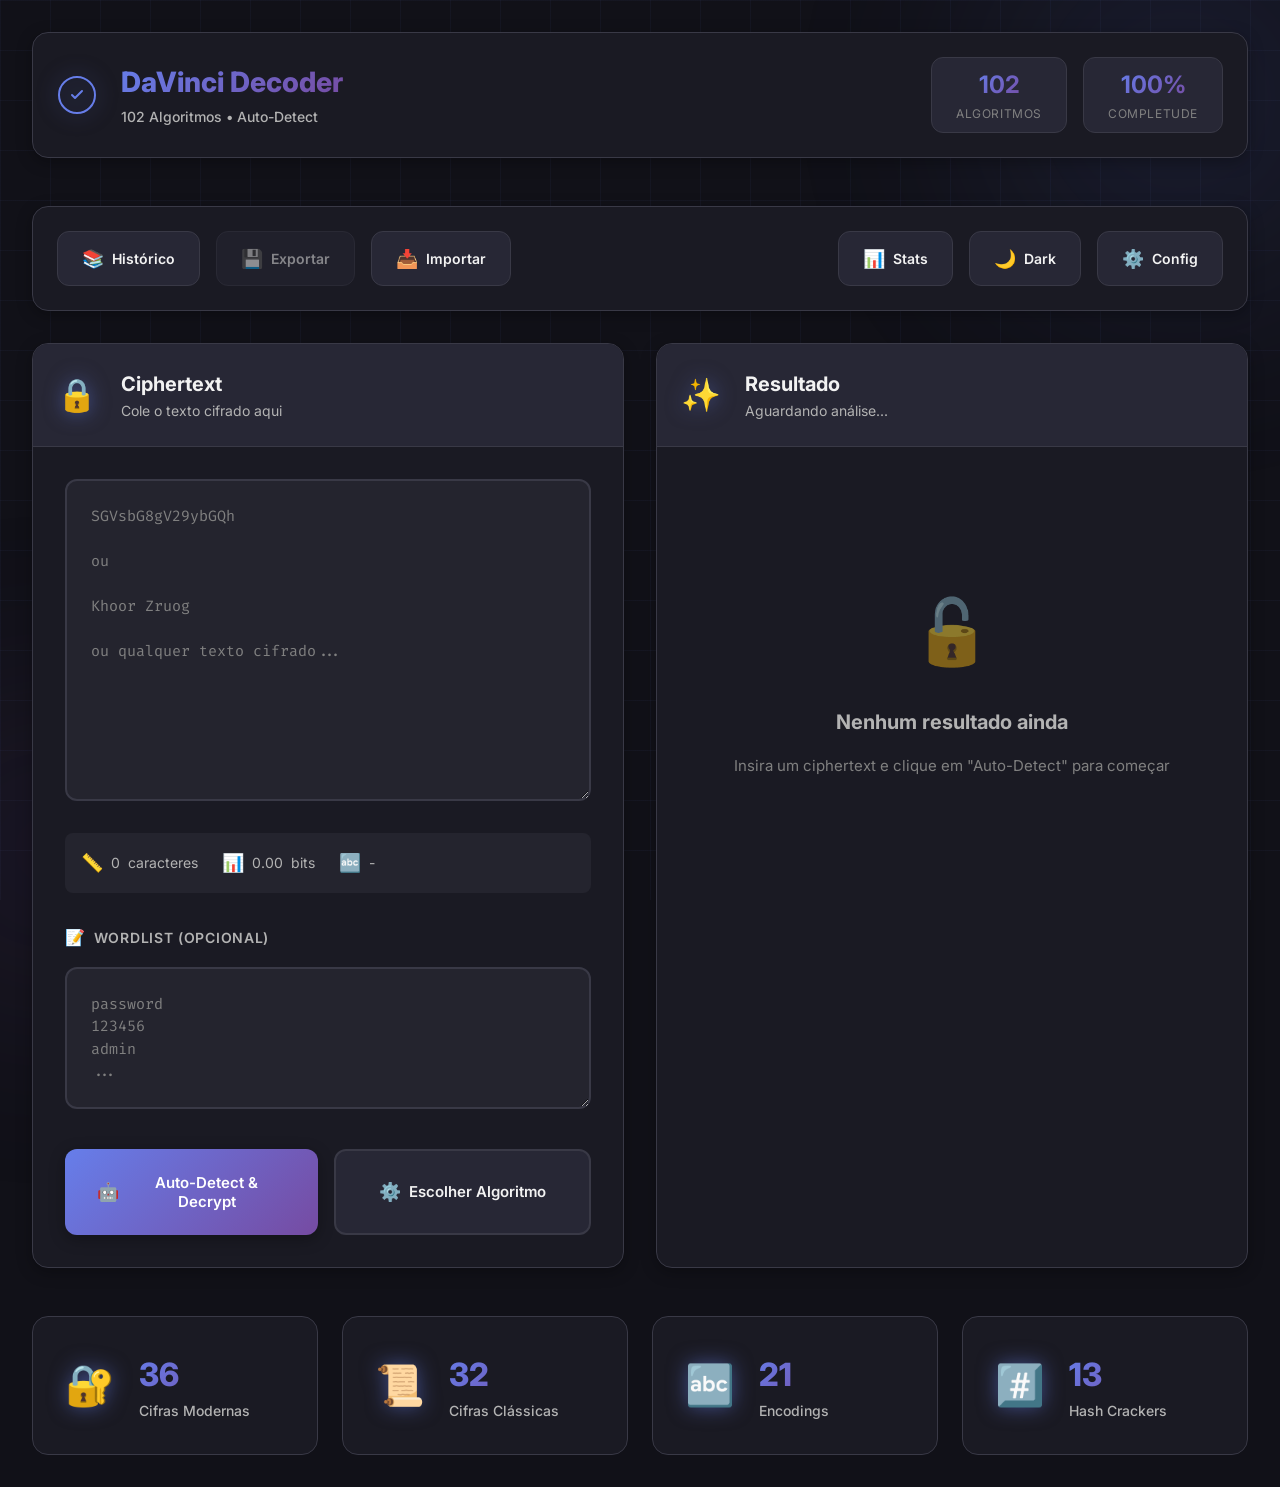
==== frontend/index.html @ 25a56890 "Initial commit" ====
<!DOCTYPE html>
<html lang="pt-BR">

<head>
    <meta charset="UTF-8">
    <meta name="viewport" content="width=device-width, initial-scale=1.0">
    <meta name="description" content="DaVinci Decoder - Sistema Universal de Quebra de Cifras com 102 Algoritmos">
    <title>DaVinci Decoder | 102 Algoritmos de Criptografia</title>

    <!-- Google Fonts -->
    <link rel="preconnect" href="https://fonts.googleapis.com">
    <link rel="preconnect" href="https://fonts.gstatic.com" crossorigin>
    <link
        href="https://fonts.googleapis.com/css2?family=Inter:wght@300;400;500;600;700;800&family=Fira+Code:wght@400;500;600&display=swap"
        rel="stylesheet">

    <!-- Styles -->
    <link rel="stylesheet" href="css/styles.css">
    <link rel="stylesheet" href="css/enhancements.css">
    <link rel="stylesheet" href="css/advanced.css">
</head>

<body>
    <!-- Background Elements -->
    <div class="bg-grid"></div>
    <div class="bg-gradient-1"></div>
    <div class="bg-gradient-2"></div>

    <!-- Main Container -->
    <div class="container">

        <!-- Header -->
        <header class="header">
            <div class="logo">
                <svg width="40" height="40" viewBox="0 0 40 40" fill="none">
                    <circle cx="20" cy="20" r="18" stroke="url(#logoGradient)" stroke-width="2" />
                    <path d="M15 20L18 23L25 16" stroke="url(#logoGradient)" stroke-width="2" stroke-linecap="round"
                        stroke-linejoin="round" />
                    <defs>
                        <linearGradient id="logoGradient" x1="0" y1="0" x2="40" y2="40">
                            <stop offset="0%" stop-color="#667eea" />
                            <stop offset="100%" stop-color="#764ba2" />
                        </linearGradient>
                    </defs>
                </svg>
                <div class="logo-text">
                    <h1>DaVinci Decoder</h1>
                    <span class="subtitle">102 Algoritmos • Auto-Detect</span>
                </div>
            </div>

            <div class="header-stats">
                <div class="stat-pill">
                    <span class="stat-value" id="totalAlgorithms">102</span>
                    <span class="stat-label">Algoritmos</span>
                </div>
                <div class="stat-pill">
                    <span class="stat-value">100%</span>
                    <span class="stat-label">Completude</span>
                </div>
            </div>
        </header>

        <!-- Action Bar -->
        <div class="action-bar">
            <div class="action-group">
                <button class="action-btn" id="btnHistory" title="Ver Histórico">
                    <span>📚</span>
                    <span>Histórico</span>
                </button>
                <button class="action-btn" id="btnExport" title="Exportar Resultados" disabled>
                    <span>💾</span>
                    <span>Exportar</span>
                </button>
                <button class="action-btn" id="btnImport" title="Importar JSON">
                    <span>📥</span>
                    <span>Importar</span>
                </button>
            </div>
            <div class="action-group">
                <button class="action-btn" id="btnStats" title="Ver Estatísticas">
                    <span>📊</span>
                    <span>Stats</span>
                </button>
                <button class="action-btn" id="btnThemeToggle" title="Alternar Tema">
                    <span id="themeIcon">🌙</span>
                    <span id="themeText">Dark</span>
                </button>
                <button class="action-btn" id="btnConfig" title="Configurações">
                    <span>⚙️</span>
                    <span>Config</span>
                </button>
            </div>
        </div>

        <!-- Main Grid -->
        <div class="main-grid">

            <!-- Left Panel - Input -->
            <div class="panel panel-input">
                <div class="panel-header">
                    <div class="panel-icon">🔒</div>
                    <div>
                        <h2>Ciphertext</h2>
                        <p>Cole o texto cifrado aqui</p>
                    </div>
                </div>

                <div class="panel-content">
                    <textarea id="ciphertext" class="input-field"
                        placeholder="SGVsbG8gV29ybGQh&#10;&#10;ou&#10;&#10;Khoor Zruog&#10;&#10;ou qualquer texto cifrado..."
                        rows="12"></textarea>

                    <div class="input-stats" id="inputStats">
                        <div class="stat-item">
                            <span class="stat-icon">📏</span>
                            <span id="charCount">0</span> caracteres
                        </div>
                        <div class="stat-item">
                            <span class="stat-icon">📊</span>
                            <span id="entropy">0.00</span> bits
                        </div>
                        <div class="stat-item">
                            <span class="stat-icon">🔤</span>
                            <span id="charset">-</span>
                        </div>
                    </div>

                    <div class="wordlist-section">
                        <label class="label">
                            <span class="label-icon">📝</span>
                            Wordlist (opcional)
                        </label>
                        <textarea id="wordlist" class="input-field-small"
                            placeholder="password&#10;123456&#10;admin&#10;..." rows="4"></textarea>
                    </div>

                    <div class="button-group">
                        <button class="btn btn-primary" id="btnAutoDetect">
                            <span class="btn-icon">🤖</span>
                            Auto-Detect & Decrypt
                        </button>
                        <button class="btn btn-secondary" id="btnManual">
                            <span class="btn-icon">⚙️</span>
                            Escolher Algoritmo
                        </button>
                    </div>
                </div>
            </div>

            <!-- Right Panel - Output -->
            <div class="panel panel-output">
                <div class="panel-header">
                    <div class="panel-icon">✨</div>
                    <div>
                        <h2>Resultado</h2>
                        <p id="resultStatus">Aguardando análise...</p>
                    </div>
                </div>

                <div class="panel-content">
                    <div id="resultContainer" class="result-empty">
                        <div class="empty-state">
                            <div class="empty-icon">🔓</div>
                            <h3>Nenhum resultado ainda</h3>
                            <p>Insira um ciphertext e clique em "Auto-Detect" para começar</p>
                        </div>
                    </div>
                </div>
            </div>

        </div>

        <!-- Bottom Stats -->
        <div class="algorithm-categories">
            <div class="category-card">
                <div class="category-icon">🔐</div>
                <div class="category-info">
                    <div class="category-number">36</div>
                    <div class="category-label">Cifras Modernas</div>
                </div>
            </div>

            <div class="category-card">
                <div class="category-icon">📜</div>
                <div class="category-info">
                    <div class="category-number">32</div>
                    <div class="category-label">Cifras Clássicas</div>
                </div>
            </div>

            <div class="category-card">
                <div class="category-icon">🔤</div>
                <div class="category-info">
                    <div class="category-number">21</div>
                    <div class="category-label">Encodings</div>
                </div>
            </div>

            <div class="category-card">
                <div class="category-icon">#️⃣</div>
                <div class="category-info">
                    <div class="category-number">13</div>
                    <div class="category-label">Hash Crackers</div>
                </div>
            </div>
        </div>

    </div>

    <!-- Algorithm Selector Modal -->
    <div class="modal" id="algorithmModal">
        <div class="modal-overlay" id="modalOverlay"></div>
        <div class="modal-content">
            <div class="modal-header">
                <h2>Selecione o Algoritmo</h2>
                <button class="modal-close" id="modalClose">&times;</button>
            </div>
            <div class="modal-body">
                <input type="text" class="search-input" id="algorithmSearch" placeholder="🔍 Buscar algoritmo...">
                <div class="algorithm-list" id="algorithmList">
                    <!-- Populated by JS -->
                </div>
            </div>
        </div>
    </div>

    <!-- Loading Overlay -->
    <div class="loading-overlay" id="loadingOverlay">
        <div class="loading-spinner">
            <div class="spinner"></div>
            <p id="loadingText">Processando...</p>
        </div>
    </div>

    <!-- History Modal -->
    <div class="modal" id="historyModal">
        <div class="modal-overlay" id="historyOverlay"></div>
        <div class="modal-content">
            <div class="modal-header">
                <h2>📚 Histórico de Decifrações</h2>
                <button class="modal-close" id="historyClose">&times;</button>
            </div>
            <div class="modal-body">
                <div id="historyList" class="history-list">
                    <div class="empty-state">
                        <div class="empty-icon">📂</div>
                        <h3>Nenhum histórico ainda</h3>
                        <p>Suas decifrações aparecerão aqui</p>
                    </div>
                </div>
            </div>
        </div>
    </div>

    <!-- Config Modal -->
    <div class="modal" id="configModal">
        <div class="modal-overlay" id="configOverlay"></div>
        <div class="modal-content">
            <div class="modal-header">
                <h2>⚙️ Configurações</h2>
                <button class="modal-close" id="configClose">&times;</button>
            </div>
            <div class="modal-body">
                <div class="config-section">
                    <label class="label">
                        <span class="label-icon">🌐</span>
                        URL da API
                    </label>
                    <input type="text" id="configApiUrl" class="input-field-small" value="http://localhost:5000/api"
                        placeholder="http://localhost:5000/api" style="min-height: 40px;">
                    <p class="config-hint">Altere se a API estiver em outra porta ou servidor</p>

                    <button class="btn btn-primary" id="btnSaveConfig" style="margin-top: 1rem;">
                        <span class="btn-icon">💾</span>
                        Salvar Configurações
                    </button>
                </div>
            </div>
        </div>
    </div>

    <!-- Statistics Modal -->
    <div class="modal" id="statsModal">
        <div class="modal-overlay" id="statsOverlay"></div>
        <div class="modal-content">
            <div class="modal-header">
                <h2>📊 Estatísticas de Uso</h2>
                <button class="modal-close" id="statsClose">&times;</button>
            </div>
            <div class="modal-body">
                <div id="statsContent" class="stats-panel">
                    <!-- Populated by JS -->
                </div>
            </div>
        </div>
    </div>

    <!-- Scripts -->
    <script src="js/app.js"></script>
    <script src="js/features.js"></script>
    <script src="js/advanced-features.js"></script>
</body>

</html>
---- frontend/css/styles.css ----
/* ============================================
   DaVinci Decoder - Premium Design System
   ============================================ */

/* === CSS Variables === */
:root {
    /* Colors - Vibrant Purple/Blue Palette */
    --primary: hsl(252, 70%, 60%);
    --primary-dark: hsl(252, 70%, 50%);
    --primary-light: hsl(252, 70%, 70%);
    --secondary: hsl(280, 60%, 55%);
    --accent: hsl(200, 100%, 60%);

    /* Gradients */
    --gradient-primary: linear-gradient(135deg, #667eea 0%, #764ba2 100%);
    --gradient-success: linear-gradient(135deg, #11998e 0%, #38ef7d 100%);
    --gradient-danger: linear-gradient(135deg, #ee0979 0%, #ff6a00 100%);
    --gradient-overlay: linear-gradient(180deg, rgba(102, 126, 234, 0.1) 0%, rgba(118, 75, 162, 0.1) 100%);

    /* Dark Theme */
    --bg-primary: hsl(240, 18%, 8%);
    --bg-secondary: hsl(240, 15%, 12%);
    --bg-tertiary: hsl(240, 12%, 16%);
    --bg-elevated: hsl(240, 15%, 18%);

    /* Text */
    --text-primary: hsl(0, 0%, 95%);
    --text-secondary: hsl(0, 0%, 70%);
    --text-muted: hsl(0, 0%, 50%);

    /* Borders */
    --border-color: hsl(240, 10%, 25%);
    --border-hover: hsl(252, 70%, 60%);

    /* Shadows */
    --shadow-sm: 0 2px 8px rgba(0, 0, 0, 0.2);
    --shadow-md: 0 4px 16px rgba(0, 0, 0, 0.3);
    --shadow-lg: 0 8px 32px rgba(0, 0, 0, 0.4);
    --shadow-xl: 0 16px 48px rgba(0, 0, 0, 0.5);
    --shadow-glow: 0 0 30px rgba(102, 126, 234, 0.3);

    /* Spacing */
    --space-xs: 0.5rem;
    --space-sm: 1rem;
    --space-md: 1.5rem;
    --space-lg: 2rem;
    --space-xl: 3rem;

    /* Border Radius */
    --radius-sm: 8px;
    --radius-md: 12px;
    --radius-lg: 16px;
    --radius-xl: 24px;

    /* Typography */
    --font-primary: 'Inter', -apple-system, BlinkMacSystemFont, 'Segoe UI', sans-serif;
    --font-mono: 'Fira Code', 'Courier New', monospace;

    /* Transitions */
    --transition-fast: 150ms cubic-bezier(0.4, 0, 0.2, 1);
    --transition-base: 250ms cubic-bezier(0.4, 0, 0.2, 1);
    --transition-slow: 350ms cubic-bezier(0.4, 0, 0.2, 1);
}

/* === Reset & Base === */
* {
    margin: 0;
    padding: 0;
    box-sizing: border-box;
}

html {
    font-size: 16px;
    scroll-behavior: smooth;
}

body {
    font-family: var(--font-primary);
    background: var(--bg-primary);
    color: var(--text-primary);
    line-height: 1.6;
    overflow-x: hidden;
    min-height: 100vh;
}

/* === Background Elements === */
.bg-grid {
    position: fixed;
    top: 0;
    left: 0;
    width: 100%;
    height: 100%;
    background-image:
        linear-gradient(rgba(102, 126, 234, 0.05) 1px, transparent 1px),
        linear-gradient(90deg, rgba(102, 126, 234, 0.05) 1px, transparent 1px);
    background-size: 50px 50px;
    pointer-events: none;
    z-index: 0;
}

.bg-gradient-1,
.bg-gradient-2 {
    position: fixed;
    border-radius: 50%;
    filter: blur(100px);
    opacity: 0.15;
    pointer-events: none;
    z-index: 0;
}

.bg-gradient-1 {
    top: -200px;
    right: -200px;
    width: 600px;
    height: 600px;
    background: radial-gradient(circle, #667eea 0%, transparent 70%);
    animation: float 20s ease-in-out infinite;
}

.bg-gradient-2 {
    bottom: -200px;
    left: -200px;
    width: 500px;
    height: 500px;
    background: radial-gradient(circle, #764ba2 0%, transparent 70%);
    animation: float 15s ease-in-out infinite reverse;
}

@keyframes float {

    0%,
    100% {
        transform: translate(0, 0) rotate(0deg);
    }

    33% {
        transform: translate(30px, -30px) rotate(120deg);
    }

    66% {
        transform: translate(-20px, 20px) rotate(240deg);
    }
}

/* === Container === */
.container {
    position: relative;
    z-index: 1;
    max-width: 1400px;
    margin: 0 auto;
    padding: var(--space-lg);
}

/* === Header === */
.header {
    display: flex;
    justify-content: space-between;
    align-items: center;
    margin-bottom: var(--space-xl);
    padding: var(--space-md);
    background: var(--bg-secondary);
    border: 1px solid var(--border-color);
    border-radius: var(--radius-lg);
    box-shadow: var(--shadow-md);
    backdrop-filter: blur(10px);
}

.logo {
    display: flex;
    align-items: center;
    gap: var(--space-md);
}

.logo svg {
    filter: drop-shadow(0 0 10px rgba(102, 126, 234, 0.5));
    animation: pulse 2s ease-in-out infinite;
}

@keyframes pulse {

    0%,
    100% {
        filter: drop-shadow(0 0 10px rgba(102, 126, 234, 0.5));
    }

    50% {
        filter: drop-shadow(0 0 20px rgba(102, 126, 234, 0.8));
    }
}

.logo-text h1 {
    font-size: 1.75rem;
    font-weight: 800;
    background: var(--gradient-primary);
    -webkit-background-clip: text;
    -webkit-text-fill-color: transparent;
    background-clip: text;
}

.logo-text .subtitle {
    font-size: 0.875rem;
    color: var(--text-secondary);
    font-weight: 500;
}

.header-stats {
    display: flex;
    gap: var(--space-sm);
}

.stat-pill {
    display: flex;
    flex-direction: column;
    align-items: center;
    padding: var(--space-xs) var(--space-md);
    background: var(--bg-elevated);
    border: 1px solid var(--border-color);
    border-radius: var(--radius-md);
    transition: all var(--transition-base);
}

.stat-pill:hover {
    border-color: var(--primary);
    box-shadow: var(--shadow-glow);
    transform: translateY(-2px);
}

.stat-value {
    font-size: 1.5rem;
    font-weight: 700;
    background: var(--gradient-primary);
    -webkit-background-clip: text;
    -webkit-text-fill-color: transparent;
    background-clip: text;
}

.stat-label {
    font-size: 0.75rem;
    color: var(--text-muted);
    text-transform: uppercase;
    letter-spacing: 0.05em;
}

/* === Main Grid === */
.main-grid {
    display: grid;
    grid-template-columns: 1fr 1fr;
    gap: var(--space-lg);
    margin-bottom: var(--space-xl);
}

@media (max-width: 1024px) {
    .main-grid {
        grid-template-columns: 1fr;
    }
}

/* === Panels === */
.panel {
    background: var(--bg-secondary);
    border: 1px solid var(--border-color);
    border-radius: var(--radius-lg);
    box-shadow: var(--shadow-md);
    overflow: hidden;
    transition: all var(--transition-base);
}

.panel:hover {
    border-color: var(--primary);
    box-shadow: var(--shadow-lg);
}

.panel-header {
    display: flex;
    align-items: center;
    gap: var(--space-md);
    padding: var(--space-md);
    background: var(--bg-elevated);
    border-bottom: 1px solid var(--border-color);
}

.panel-icon {
    font-size: 2rem;
    filter: drop-shadow(0 0 10px rgba(102, 126, 234, 0.5));
}

.panel-header h2 {
    font-size: 1.25rem;
    font-weight: 700;
    color: var(--text-primary);
}

.panel-header p {
    font-size: 0.875rem;
    color: var(--text-secondary);
    margin: 0;
}

.panel-content {
    padding: var(--space-lg);
}

/* === Input Fields === */
.input-field,
.input-field-small {
    width: 100%;
    padding: var(--space-md);
    background: var(--bg-tertiary);
    border: 2px solid var(--border-color);
    border-radius: var(--radius-md);
    color: var(--text-primary);
    font-family: var(--font-mono);
    font-size: 0.9375rem;
    line-height: 1.5;
    resize: vertical;
    transition: all var(--transition-base);
}

.input-field {
    min-height: 300px;
}

.input-field-small {
    min-height: 120px;
}

.input-field:focus,
.input-field-small:focus {
    outline: none;
    border-color: var(--primary);
    box-shadow: 0 0 0 3px rgba(102, 126, 234, 0.1), var(--shadow-glow);
}

.input-field::placeholder,
.input-field-small::placeholder {
    color: var(--text-muted);
}

/* === Input Stats === */
.input-stats {
    display: flex;
    gap: var(--space-md);
    margin-top: var(--space-md);
    padding: var(--space-sm);
    background: var(--bg-tertiary);
    border-radius: var(--radius-sm);
}

.stat-item {
    display: flex;
    align-items: center;
    gap: var(--space-xs);
    font-size: 0.875rem;
    color: var(--text-secondary);
}

.stat-icon {
    font-size: 1.125rem;
}

/* === Labels === */
.label {
    display: flex;
    align-items: center;
    gap: var(--space-xs);
    margin-bottom: var(--space-sm);
    font-size: 0.875rem;
    font-weight: 600;
    color: var(--text-secondary);
    text-transform: uppercase;
    letter-spacing: 0.05em;
}

.label-icon {
    font-size: 1rem;
}

.wordlist-section {
    margin-top: var(--space-lg);
}

/* === Buttons === */
.button-group {
    display: flex;
    gap: var(--space-sm);
    margin-top: var(--space-lg);
}

.btn {
    flex: 1;
    display: flex;
    align-items: center;
    justify-content: center;
    gap: var(--space-xs);
    padding: var(--space-md) var(--space-lg);
    border: none;
    border-radius: var(--radius-md);
    font-family: var(--font-primary);
    font-size: 0.9375rem;
    font-weight: 600;
    cursor: pointer;
    transition: all var(--transition-base);
    position: relative;
    overflow: hidden;
}

.btn::before {
    content: '';
    position: absolute;
    top: 50%;
    left: 50%;
    width: 0;
    height: 0;
    border-radius: 50%;
    background: rgba(255, 255, 255, 0.1);
    transform: translate(-50%, -50%);
    transition: width 0.6s, height 0.6s;
}

.btn:hover::before {
    width: 300px;
    height: 300px;
}

.btn-primary {
    background: var(--gradient-primary);
    color: white;
    box-shadow: var(--shadow-md);
}

.btn-primary:hover {
    transform: translateY(-2px);
    box-shadow: var(--shadow-lg), var(--shadow-glow);
}

.btn-secondary {
    background: var(--bg-elevated);
    color: var(--text-primary);
    border: 2px solid var(--border-color);
}

.btn-secondary:hover {
    border-color: var(--primary);
    background: var(--bg-tertiary);
}

.btn-icon {
    font-size: 1.125rem;
}

/* === Result Container === */
.result-empty {
    min-height: 400px;
    display: flex;
    align-items: center;
    justify-content: center;
}

.empty-state {
    text-align: center;
    color: var(--text-muted);
}

.empty-icon {
    font-size: 4rem;
    margin-bottom: var(--space-md);
    opacity: 0.5;
}

.empty-state h3 {
    font-size: 1.25rem;
    margin-bottom: var(--space-sm);
    color: var(--text-secondary);
}

.empty-state p {
    font-size: 0.9375rem;
}

/* === Result Cards === */
.result-card {
    padding: var(--space-lg);
    background: var(--bg-elevated);
    border: 2px solid var(--border-color);
    border-radius: var(--radius-lg);
    margin-bottom: var(--space-md);
    animation: slideIn 0.3s ease-out;
}

@keyframes slideIn {
    from {
        opacity: 0;
        transform: translateY(20px);
    }

    to {
        opacity: 1;
        transform: translateY(0);
    }
}

.result-card.success {
    border-color: #38ef7d;
    box-shadow: 0 0 20px rgba(56, 239, 125, 0.2);
}

.result-header {
    display: flex;
    justify-content: space-between;
    align-items: center;
    margin-bottom: var(--space-md);
}

.result-algorithm {
    font-size: 1.125rem;
    font-weight: 700;
    color: var(--text-primary);
}

.confidence-badge {
    padding: var(--space-xs) var(--space-md);
    background: var(--gradient-success);
    border-radius: var(--radius-sm);
    font-size: 0.875rem;
    font-weight: 700;
    color: white;
}

.result-plaintext {
    padding: var(--space-md);
    background: var(--bg-tertiary);
    border-radius: var(--radius-sm);
    font-family: var(--font-mono);
    font-size: 0.9375rem;
    line-height: 1.6;
    color: var(--text-primary);
    word-wrap: break-word;
}

/* === Category Cards === */
.algorithm-categories {
    display: grid;
    grid-template-columns: repeat(4, 1fr);
    gap: var(--space-md);
}

@media (max-width: 768px) {
    .algorithm-categories {
        grid-template-columns: repeat(2, 1fr);
    }
}

.category-card {
    display: flex;
    align-items: center;
    gap: var(--space-md);
    padding: var(--space-lg);
    background: var(--bg-secondary);
    border: 1px solid var(--border-color);
    border-radius: var(--radius-lg);
    transition: all var(--transition-base);
}

.category-card:hover {
    border-color: var(--primary);
    transform: translateY(-4px);
    box-shadow: var(--shadow-lg);
}

.category-icon {
    font-size: 2.5rem;
    filter: drop-shadow(0 0 10px rgba(102, 126, 234, 0.5));
}

.category-number {
    font-size: 2rem;
    font-weight: 800;
    background: var(--gradient-primary);
    -webkit-background-clip: text;
    -webkit-text-fill-color: transparent;
    background-clip: text;
}

.category-label {
    font-size: 0.875rem;
    color: var(--text-secondary);
    font-weight: 500;
}

/* === Modal === */
.modal {
    display: none;
    position: fixed;
    top: 0;
    left: 0;
    width: 100%;
    height: 100%;
    z-index: 1000;
}

.modal.active {
    display: flex;
    align-items: center;
    justify-content: center;
}

.modal-overlay {
    position: absolute;
    top: 0;
    left: 0;
    width: 100%;
    height: 100%;
    background: rgba(0, 0, 0, 0.8);
    backdrop-filter: blur(5px);
}

.modal-content {
    position: relative;
    z-index: 1001;
    width: 90%;
    max-width: 800px;
    max-height: 80vh;
    background: var(--bg-secondary);
    border: 1px solid var(--border-color);
    border-radius: var(--radius-lg);
    box-shadow: var(--shadow-xl);
    overflow: hidden;
    animation: modalSlideIn 0.3s ease-out;
}

@keyframes modalSlideIn {
    from {
        opacity: 0;
        transform: scale(0.9);
    }

    to {
        opacity: 1;
        transform: scale(1);
    }
}

.modal-header {
    display: flex;
    justify-content: space-between;
    align-items: center;
    padding: var(--space-lg);
    background: var(--bg-elevated);
    border-bottom: 1px solid var(--border-color);
}

.modal-close {
    width: 40px;
    height: 40px;
    display: flex;
    align-items: center;
    justify-content: center;
    background: none;
    border: none;
    font-size: 2rem;
    color: var(--text-secondary);
    cursor: pointer;
    border-radius: var(--radius-sm);
    transition: all var(--transition-fast);
}

.modal-close:hover {
    background: var(--bg-tertiary);
    color: var(--text-primary);
}

.modal-body {
    padding: var(--space-lg);
    max-height: calc(80vh - 100px);
    overflow-y: auto;
}

.search-input {
    width: 100%;
    padding: var(--space-md);
    background: var(--bg-tertiary);
    border: 2px solid var(--border-color);
    border-radius: var(--radius-md);
    color: var(--text-primary);
    font-family: var(--font-primary);
    font-size: 0.9375rem;
    margin-bottom: var(--space-md);
}

.search-input:focus {
    outline: none;
    border-color: var(--primary);
}

.algorithm-list {
    display: grid;
    gap: var(--space-sm);
}

.algorithm-item {
    padding: var(--space-md);
    background: var(--bg-elevated);
    border: 1px solid var(--border-color);
    border-radius: var(--radius-md);
    cursor: pointer;
    transition: all var(--transition-base);
}

.algorithm-item:hover {
    border-color: var(--primary);
    background: var(--bg-tertiary);
    transform: translateX(4px);
}

/* === Loading Overlay === */
.loading-overlay {
    display: none;
    position: fixed;
    top: 0;
    left: 0;
    width: 100%;
    height: 100%;
    background: rgba(0, 0, 0, 0.9);
    backdrop-filter: blur(10px);
    z-index: 2000;
}

.loading-overlay.active {
    display: flex;
    align-items: center;
    justify-content: center;
}

.loading-spinner {
    text-align: center;
}

.spinner {
    width: 60px;
    height: 60px;
    margin: 0 auto var(--space-lg);
    border: 4px solid var(--border-color);
    border-top-color: var(--primary);
    border-radius: 50%;
    animation: spin 0.8s linear infinite;
}

@keyframes spin {
    to {
        transform: rotate(360deg);
    }
}

#loadingText {
    font-size: 1.125rem;
    color: var(--text-secondary);
}
---- frontend/css/enhancements.css ----
/* === Action Bar === */
.action-bar {
    display: flex;
    justify-content: space-between;
    align-items: center;
    margin-bottom: var(--space-lg);
    padding: var(--space-md);
    background: var(--bg-secondary);
    border: 1px solid var(--border-color);
    border-radius: var(--radius-lg);
    box-shadow: var(--shadow-md);
}

.action-group {
    display: flex;
    gap: var(--space-sm);
}

.action-btn {
    display: flex;
    align-items: center;
    gap: var(--space-xs);
    padding: var(--space-sm) var(--space-md);
    background: var(--bg-elevated);
    border: 1px solid var(--border-color);
    border-radius: var(--radius-md);
    color: var(--text-primary);
    font-family: var(--font-primary);
    font-size: 0.875rem;
    font-weight: 600;
    cursor: pointer;
    transition: all var(--transition-base);
}

.action-btn:hover:not(:disabled) {
    border-color: var(--primary);
    background: var(--bg-tertiary);
    transform: translateY(-2px);
}

.action-btn:disabled {
    opacity: 0.5;
    cursor: not-allowed;
}

.action-btn span:first-child {
    font-size: 1.125rem;
}

/* === History Cards === */
.history-list {
    display: grid;
    gap: var(--space-md);
}

.history-card {
    padding: var(--space-md);
    background: var(--bg-elevated);
    border: 1px solid var(--border-color);
    border-radius: var(--radius-md);
    transition: all var(--transition-base);
}

.history-card:hover {
    border-color: var(--primary);
    transform: translateY(-2px);
}

.history-header {
    display: flex;
    justify-content: space-between;
    align-items: center;
    margin-bottom: var(--space-sm);
}

.history-time {
    font-size: 0.75rem;
    color: var(--text-muted);
}

.history-delete {
    background: none;
    border: none;
    font-size: 1.25rem;
    cursor: pointer;
    padding: var(--space-xs);
    border-radius: var(--radius-sm);
    transition: all var(--transition-fast);
}

.history-delete:hover {
    background: var(--bg-tertiary);
    transform: scale(1.1);
}

.history-ciphertext {
    font-family: var(--font-mono);
    font-size: 0.875rem;
    color: var(--text-secondary);
    margin-bottom: var(--space-sm);
    white-space: nowrap;
    overflow: hidden;
    text-overflow: ellipsis;
}

.history-results {
    font-size: 0.875rem;
    color: var(--text-muted);
    margin-bottom: var(--space-sm);
}

.history-load {
    width: 100%;
}

/* === Config Section === */
.config-section {
    padding: var(--space-md) 0;
}

.config-hint {
    font-size: 0.75rem;
    color: var(--text-muted);
    margin-top: var(--space-xs);
    font-style: italic;
}

/* === Light Theme === */
body[data-theme="light"] {
    --bg-primary: hsl(0, 0%, 98%);
    --bg-secondary: hsl(0, 0%, 100%);
    --bg-tertiary: hsl(0, 0%, 96%);
    --bg-elevated: hsl(0, 0%, 100%);

    --text-primary: hsl(0, 0%, 10%);
    --text-secondary: hsl(0, 0%, 30%);
    --text-muted: hsl(0, 0%, 50%);

    --border-color: hsl(240, 10%, 85%);

    --shadow-sm: 0 2px 8px rgba(0, 0, 0, 0.08);
    --shadow-md: 0 4px 16px rgba(0, 0, 0, 0.12);
    --shadow-lg: 0 8px 32px rgba(0, 0, 0, 0.16);
    --shadow-xl: 0 16px 48px rgba(0, 0, 0, 0.2);
}

body[data-theme="light"] .bg-grid {
    background-image:
        linear-gradient(rgba(102, 126, 234, 0.08) 1px, transparent 1px),
        linear-gradient(90deg, rgba(102, 126, 234, 0.08) 1px, transparent 1px);
}

body[data-theme="light"] .input-field,
body[data-theme="light"] .input-field-small {
    background: hsl(0, 0%, 98%);
}

body[data-theme="light"] .input-field::placeholder,
body[data-theme="light"] .input-field-small::placeholder {
    color: hsl(0, 0%, 60%);
}
---- frontend/css/advanced.css ----
/* === Advanced Features CSS === */

/* Progress Bar */
.progress-bar-container {
    margin-top: var(--space-md);
    text-align: center;
}

.progress-bar {
    width: 100%;
    height: 8px;
    background: var(--bg-tertiary);
    border-radius: 4px;
    overflow: hidden;
    margin-bottom: var(--space-sm);
}

.progress-fill {
    height: 100%;
    background: var(--gradient-primary);
    width: 0%;
    transition: width 0.3s ease;
}

.progress-text {
    font-size: 0.875rem;
    color: var(--text-secondary);
}

/* History Filters */
.history-filters {
    display: grid;
    gap: var(--space-sm);
    padding: var(--space-md);
    background: var(--bg-elevated);
    border-radius: var(--radius-md);
    margin-bottom: var(--space-md);
}

.filter-input,
.filter-select {
    width: 100%;
    padding: var(--space-sm);
    background: var(--bg-tertiary);
    border: 1px solid var(--border-color);
    border-radius: var(--radius-sm);
    color: var(--text-primary);
    font-family: var(--font-primary);
    font-size: 0.875rem;
}

.filter-input:focus,
.filter-select:focus {
    outline: none;
    border-color: var(--primary);
}

.filter-slider {
    display: flex;
    flex-direction: column;
    gap: var(--space-xs);
}

.filter-slider label {
    font-size: 0.875rem;
    color: var(--text-secondary);
}

.confidence-slider {
    width: 100%;
    height: 6px;
    -webkit-appearance: none;
    appearance: none;
    background: var(--bg-tertiary);
    border-radius: 3px;
    outline: none;
}

.confidence-slider::-webkit-slider-thumb {
    -webkit-appearance: none;
    appearance: none;
    width: 18px;
    height: 18px;
    background: var(--primary);
    border-radius: 50%;
    cursor: pointer;
}

.confidence-slider::-moz-range-thumb {
    width: 18px;
    height: 18px;
    background: var(--primary);
    border-radius: 50%;
    cursor: pointer;
    border: none;
}

.history-results {
    margin-top: var(--space-md);
}

/* Statistics Panel */
.stats-panel {
    padding: var(--space-md);
}

.stats-panel h3 {
    margin-bottom: var(--space-md);
    color: var(--text-primary);
}

.stats-panel h4 {
    color: var(--text-secondary);
    font-size: 0.875rem;
    text-transform: uppercase;
    letter-spacing: 0.05em;
}

.stat-row {
    display: flex;
    justify-content: space-between;
    padding: var(--space-sm) 0;
    border-bottom: 1px solid var(--border-color);
}

.stat-row span {
    color: var(--text-secondary);
}

.stat-row strong {
    color: var(--text-primary);
    font-weight: 700;
}

.algorithm-stats {
    display: grid;
    gap: var(--space-xs);
    margin-top: var(--space-sm);
}

.algo-stat {
    display: flex;
    justify-content: space-between;
    padding: var(--space-sm);
    background: var(--bg-elevated);
    border-radius: var(--radius-sm);
}

.algo-count {
    font-weight: 700;
    color: var(--primary);
}

/* Toast Notifications */
.toast {
    position: fixed;
    bottom: -100px;
    left: 50%;
    transform: translateX(-50%);
    background: var(--bg-elevated);
    border: 1px solid var(--border-color);
    border-radius: var(--radius-md);
    padding: var(--space-md) var(--space-lg);
    box-shadow: var(--shadow-lg);
    z-index: 3000;
    transition: bottom 0.3s ease;
    font-weight: 600;
    color: var(--text-primary);
}

.toast.show {
    bottom: var(--space-lg);
}

/* Copy Button in Results */
.result-card .copy-btn {
    display: inline-flex;
    align-items: center;
    gap: var(--space-xs);
    padding: var(--space-xs) var(--space-sm);
    background: var(--bg-tertiary);
    border: 1px solid var(--border-color);
    border-radius: var(--radius-sm);
    color: var(--text-secondary);
    font-size: 0.75rem;
    cursor: pointer;
    transition: all var(--transition-fast);
    margin-left: var(--space-sm);
}

.result-card .copy-btn:hover {
    border-color: var(--primary);
    color: var(--text-primary);
    background: var(--bg-elevated);
}
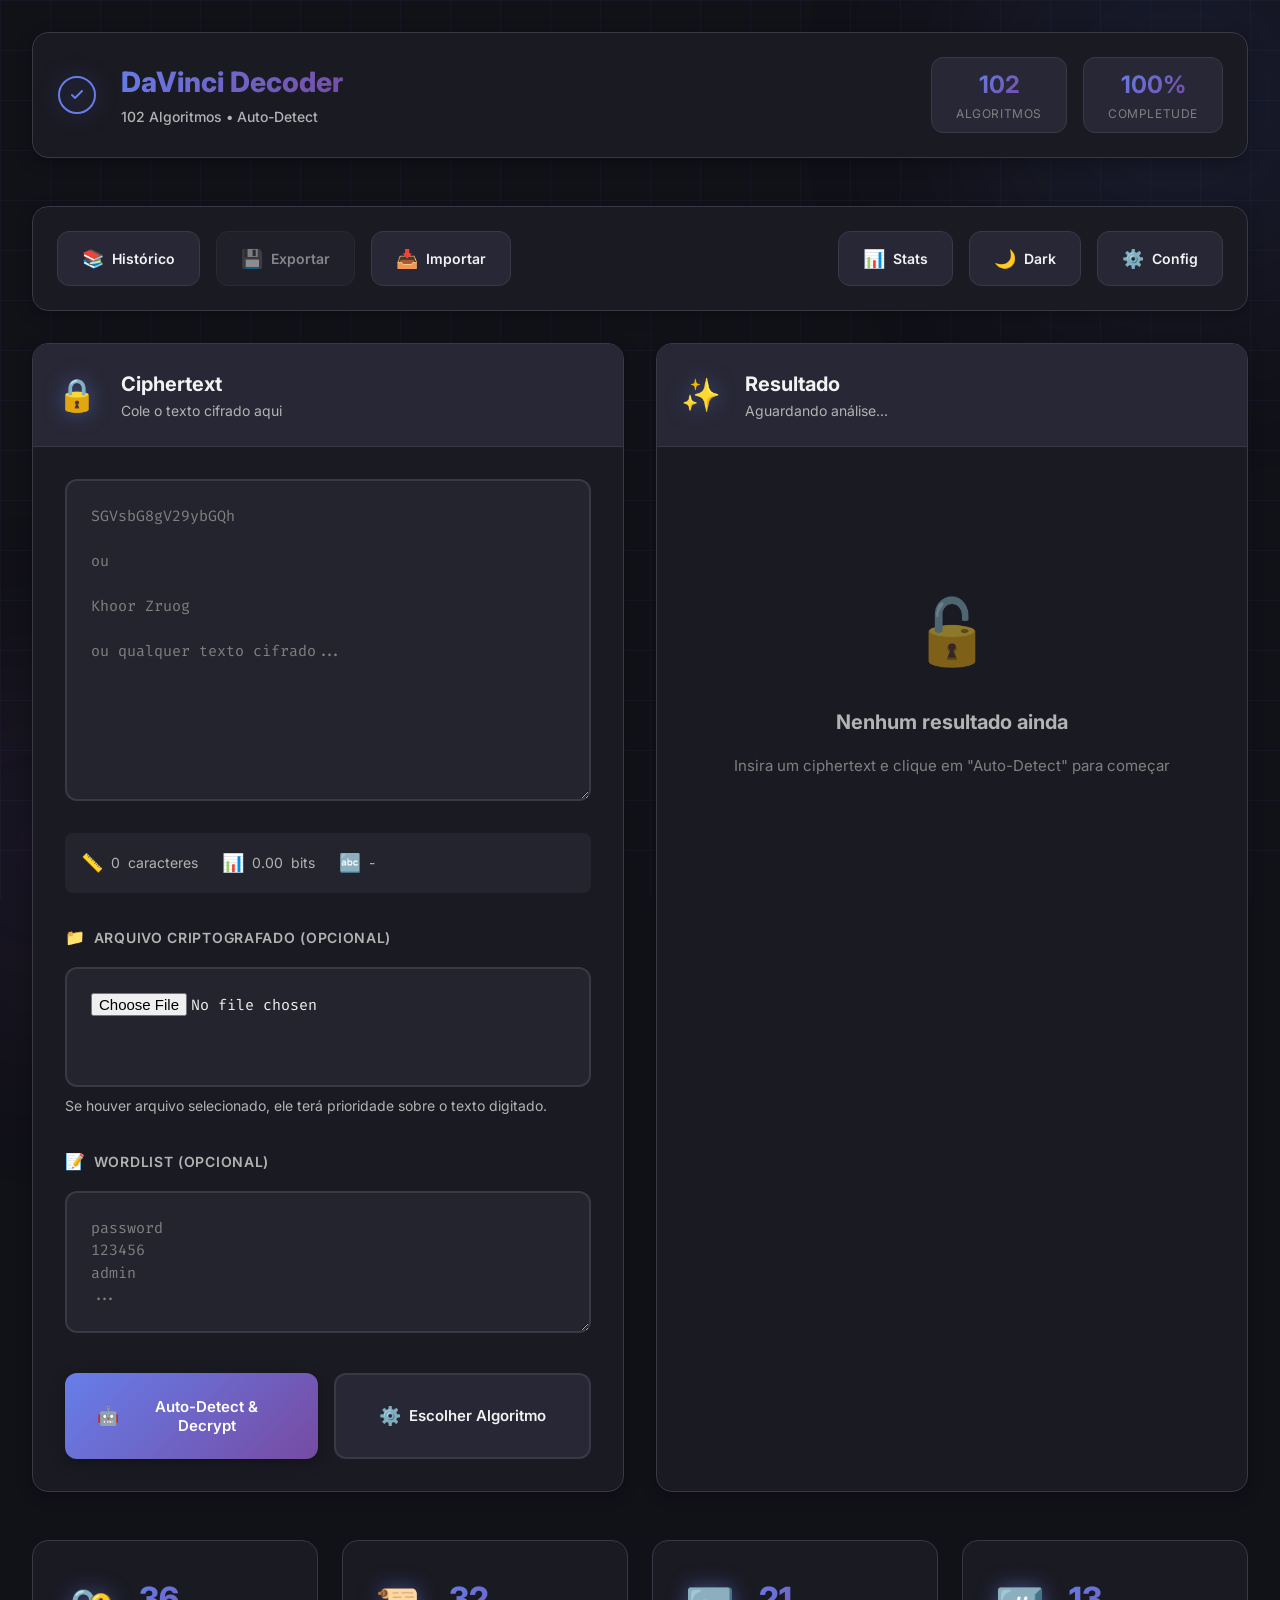
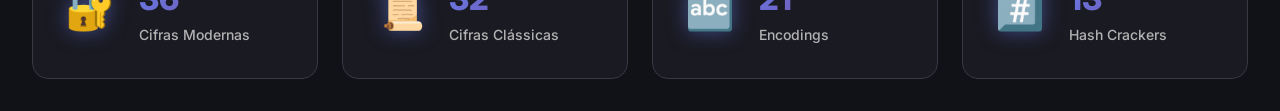
==== commit 183d3d0d: "feat: atualizações em decoders e servidor API" ====
--- a/frontend/index.html
+++ b/frontend/index.html
@@ -127,6 +127,18 @@
                     </div>
 
                     <div class="wordlist-section">
+                        <label class="label" for="cipherFile">
+                            <span class="label-icon">📁</span>
+                            Arquivo criptografado (opcional)
+                        </label>
+                        <input id="cipherFile" class="input-field-small" type="file"
+                            accept=".txt,.log,.csv,.json,.xml,.enc,.cipher,.b64,.hex,.dat,.pem,.asc,text/plain">
+                        <p id="fileStatus" style="margin-top: 0.5rem; color: var(--text-secondary); font-size: 0.875rem;">
+                            Se houver arquivo selecionado, ele terá prioridade sobre o texto digitado.
+                        </p>
+                    </div>
+
+                    <div class="wordlist-section">
                         <label class="label">
                             <span class="label-icon">📝</span>
                             Wordlist (opcional)
@@ -302,4 +314,4 @@
     <script src="js/advanced-features.js"></script>
 </body>
 
-</html>+</html>
